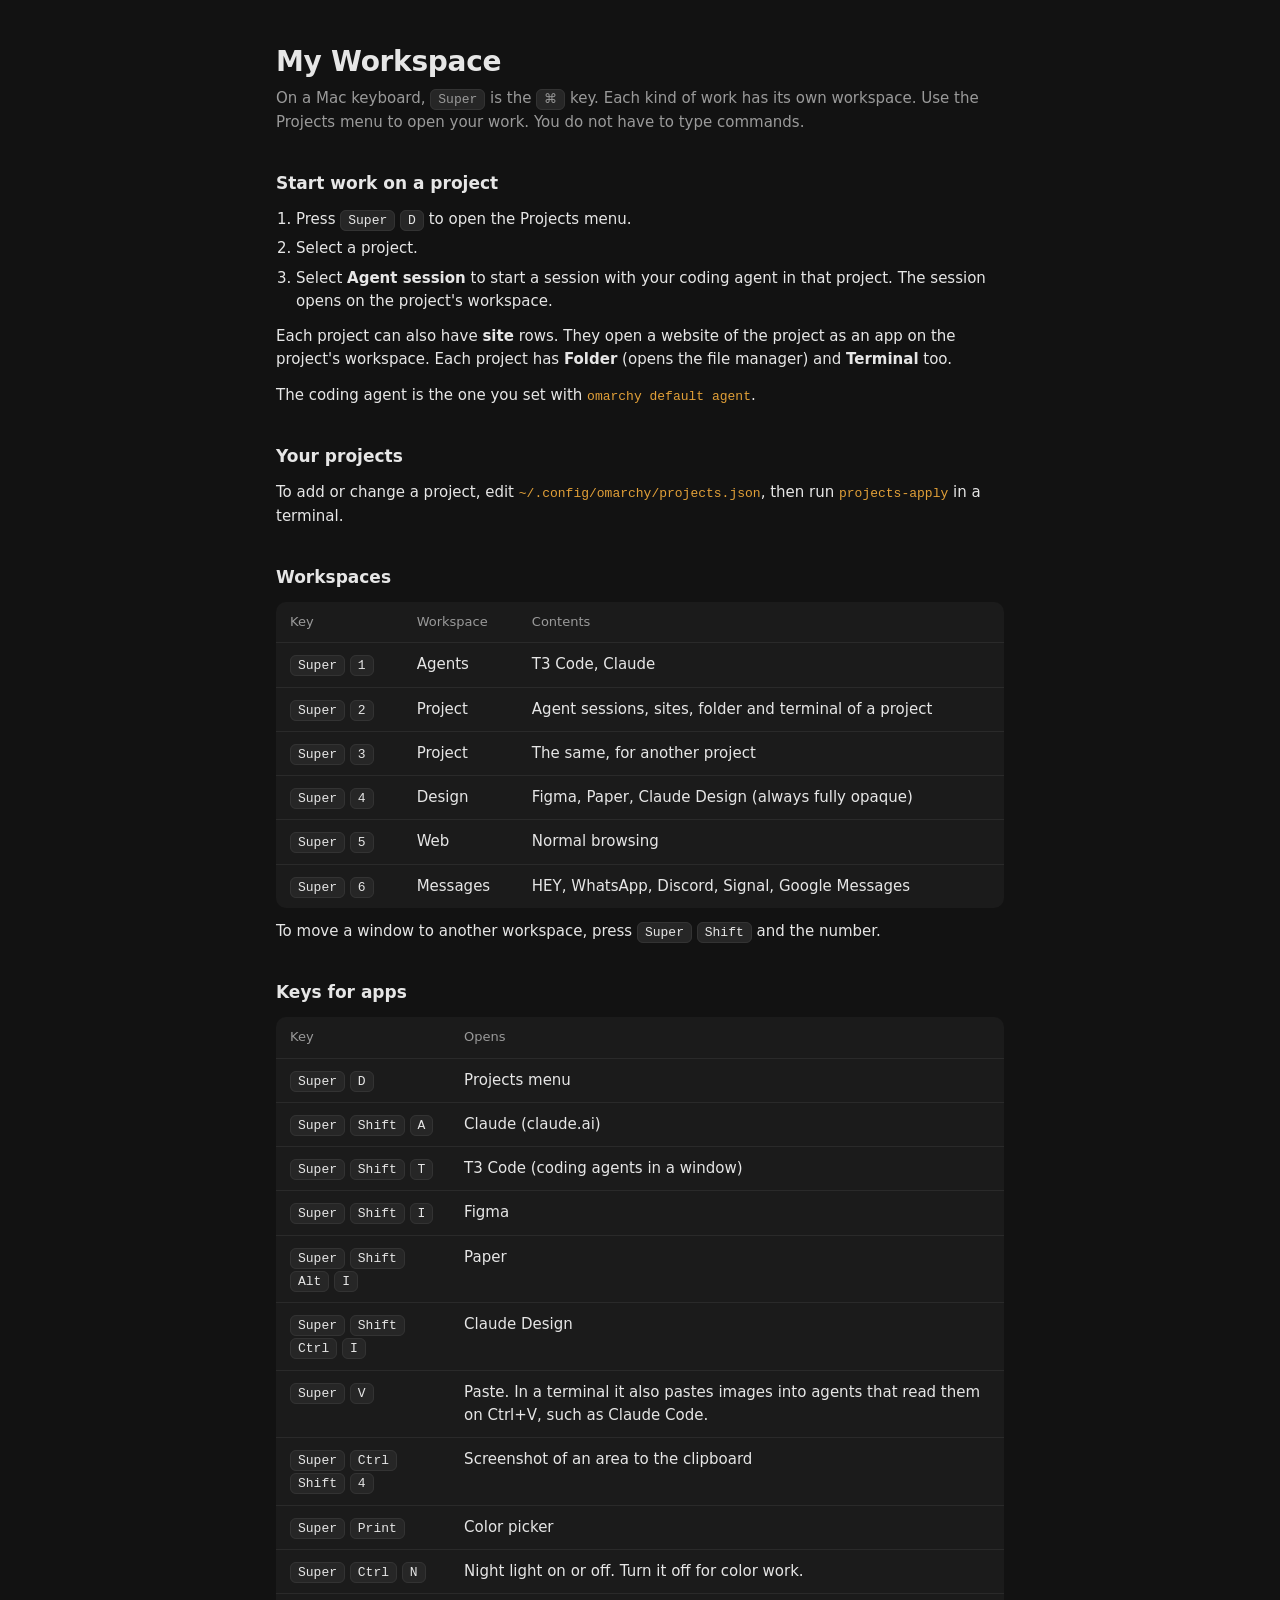
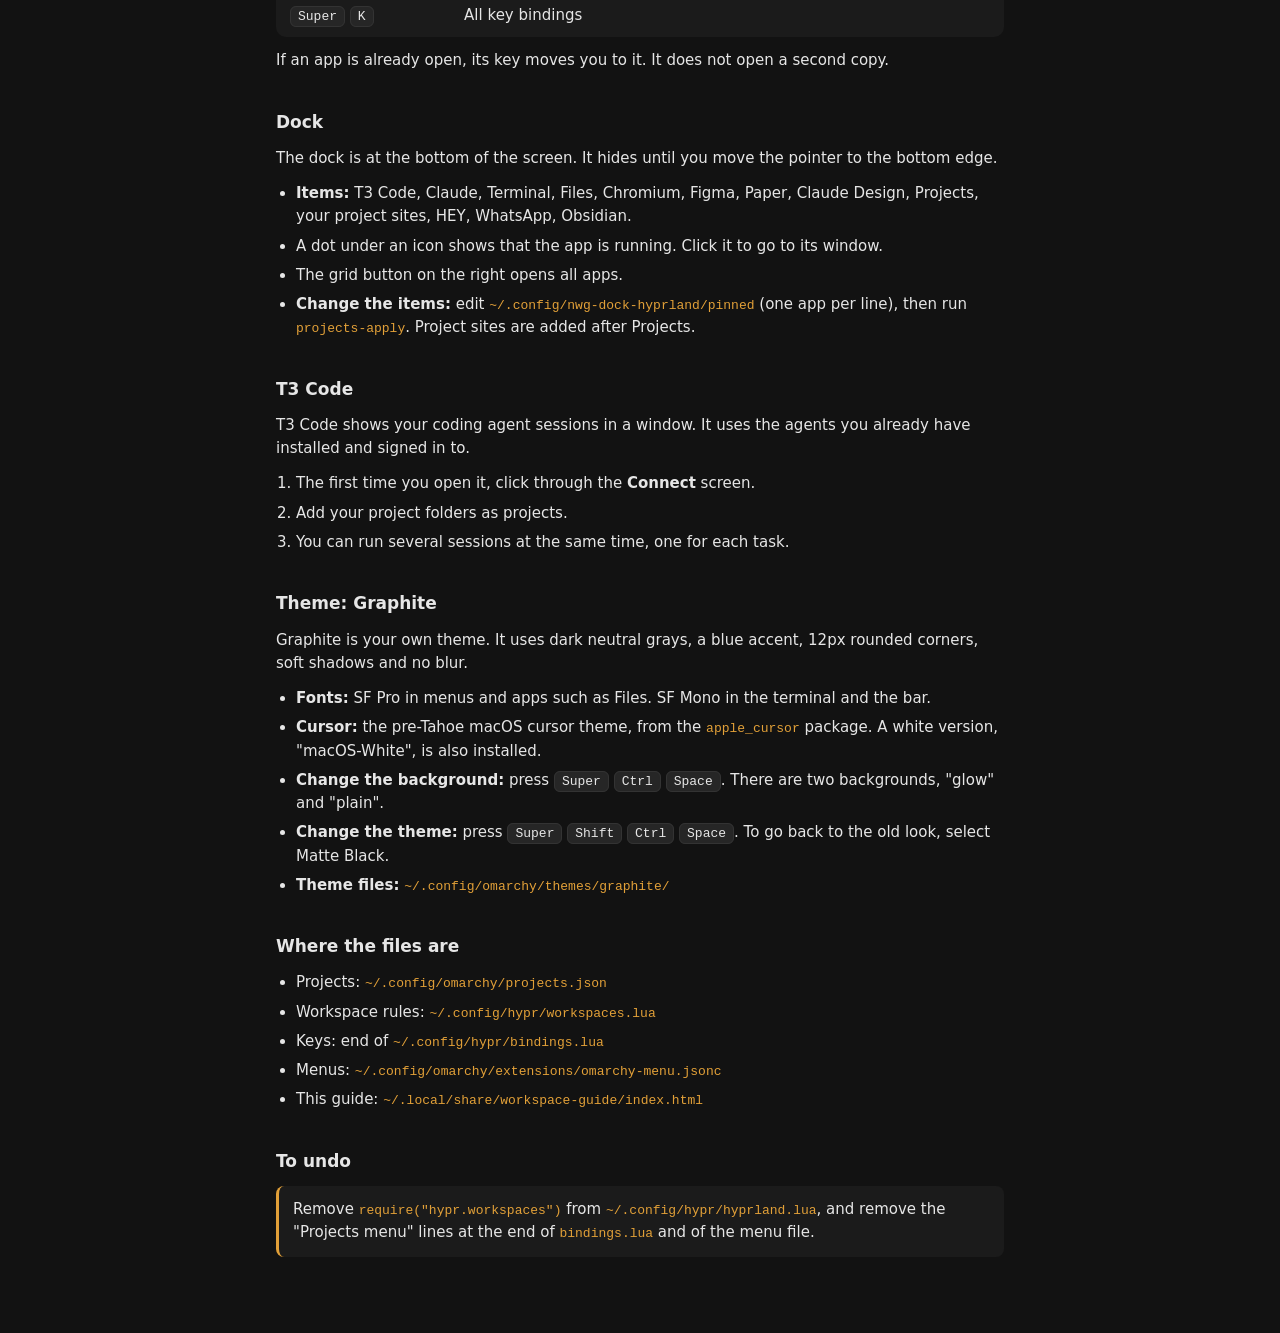
==== files/.local/share/workspace-guide/index.html @ ff2f6e92 "Omarchy customizations for design work with a coding agent Fixed workspaces, a Projects menu built f" ====
<!doctype html>
<html lang="en">
<head>
<meta charset="utf-8">
<meta name="viewport" content="width=device-width, initial-scale=1">
<title>My Workspace</title>
<style>
  :root {
    --bg: #121212; --surface: #1b1b1b; --line: #2a2a2a;
    --text: #e6e6e6; --muted: #9a9a9a; --accent: #e2a038;
  }
  * { box-sizing: border-box; }
  body {
    margin: 0; background: var(--bg); color: var(--text);
    font: 15px/1.55 "SF Pro Text", "SF Pro", -apple-system, "Inter", system-ui, sans-serif;
  }
  main { max-width: 760px; margin: 0 auto; padding: 40px 16px 64px; }
  h1 { font-size: 28px; margin: 0 0 4px; letter-spacing: -0.01em; }
  h2 { font-size: 17px; margin: 36px 0 12px; }
  p { margin: 0 0 12px; }
  .lead { color: var(--muted); margin-bottom: 28px; }
  table { width: 100%; border-collapse: collapse; background: var(--surface); border-radius: 10px; overflow: hidden; }
  td, th { text-align: left; padding: 10px 14px; border-bottom: 1px solid var(--line); vertical-align: top; }
  tr:last-child td { border-bottom: 0; }
  th { color: var(--muted); font-weight: 500; font-size: 13px; }
  kbd {
    font: 13px "SF Mono", "SF Pro Mono", ui-monospace, monospace;
    background: #262626; border: 1px solid #333; border-radius: 6px; padding: 2px 7px; white-space: nowrap;
  }
  code { font: 13px "SF Mono", "SF Pro Mono", ui-monospace, monospace; color: var(--accent); }
  ol, ul { padding-left: 20px; margin: 0 0 12px; }
  li { margin-bottom: 6px; }
  .note { background: var(--surface); border-left: 3px solid var(--accent); border-radius: 8px; padding: 12px 14px; }
</style>
</head>
<body>
<main>
  <h1>My Workspace</h1>
  <p class="lead">On a Mac keyboard, <kbd>Super</kbd> is the <kbd>⌘</kbd> key. Each kind of work has its own workspace. Use the Projects menu to open your work. You do not have to type commands.</p>

  <h2>Start work on a project</h2>
  <ol>
    <li>Press <kbd>Super</kbd> <kbd>D</kbd> to open the Projects menu.</li>
    <li>Select a project.</li>
    <li>Select <b>Agent session</b> to start a session with your coding agent in that project. The session opens on the project's workspace.</li>
  </ol>
  <p>Each project can also have <b>site</b> rows. They open a website of the project as an app on the project's workspace. Each project has <b>Folder</b> (opens the file manager) and <b>Terminal</b> too.</p>
  <p>The coding agent is the one you set with <code>omarchy default agent</code>.</p>

  <h2>Your projects</h2>
<!-- BEGIN projects-apply: projects -->
<!-- END projects-apply: projects -->
  <p>To add or change a project, edit <code>~/.config/omarchy/projects.json</code>, then run <code>projects-apply</code> in a terminal.</p>

  <h2>Workspaces</h2>
  <table>
    <tr><th>Key</th><th>Workspace</th><th>Contents</th></tr>
    <tr><td><kbd>Super</kbd> <kbd>1</kbd></td><td>Agents</td><td>T3 Code, Claude</td></tr>
    <tr><td><kbd>Super</kbd> <kbd>2</kbd></td><td>Project</td><td>Agent sessions, sites, folder and terminal of a project</td></tr>
    <tr><td><kbd>Super</kbd> <kbd>3</kbd></td><td>Project</td><td>The same, for another project</td></tr>
    <tr><td><kbd>Super</kbd> <kbd>4</kbd></td><td>Design</td><td>Figma, Paper, Claude Design (always fully opaque)</td></tr>
    <tr><td><kbd>Super</kbd> <kbd>5</kbd></td><td>Web</td><td>Normal browsing</td></tr>
    <tr><td><kbd>Super</kbd> <kbd>6</kbd></td><td>Messages</td><td>HEY, WhatsApp, Discord, Signal, Google Messages</td></tr>
  </table>
  <p style="margin-top:12px">To move a window to another workspace, press <kbd>Super</kbd> <kbd>Shift</kbd> and the number.</p>

  <h2>Keys for apps</h2>
  <table>
    <tr><th>Key</th><th>Opens</th></tr>
    <tr><td><kbd>Super</kbd> <kbd>D</kbd></td><td>Projects menu</td></tr>
    <tr><td><kbd>Super</kbd> <kbd>Shift</kbd> <kbd>A</kbd></td><td>Claude (claude.ai)</td></tr>
    <tr><td><kbd>Super</kbd> <kbd>Shift</kbd> <kbd>T</kbd></td><td>T3 Code (coding agents in a window)</td></tr>
    <tr><td><kbd>Super</kbd> <kbd>Shift</kbd> <kbd>I</kbd></td><td>Figma</td></tr>
    <tr><td><kbd>Super</kbd> <kbd>Shift</kbd> <kbd>Alt</kbd> <kbd>I</kbd></td><td>Paper</td></tr>
    <tr><td><kbd>Super</kbd> <kbd>Shift</kbd> <kbd>Ctrl</kbd> <kbd>I</kbd></td><td>Claude Design</td></tr>
    <tr><td><kbd>Super</kbd> <kbd>V</kbd></td><td>Paste. In a terminal it also pastes images into agents that read them on Ctrl+V, such as Claude Code.</td></tr>
    <tr><td><kbd>Super</kbd> <kbd>Ctrl</kbd> <kbd>Shift</kbd> <kbd>4</kbd></td><td>Screenshot of an area to the clipboard</td></tr>
    <tr><td><kbd>Super</kbd> <kbd>Print</kbd></td><td>Color picker</td></tr>
    <tr><td><kbd>Super</kbd> <kbd>Ctrl</kbd> <kbd>N</kbd></td><td>Night light on or off. Turn it off for color work.</td></tr>
    <tr><td><kbd>Super</kbd> <kbd>K</kbd></td><td>All key bindings</td></tr>
  </table>
  <p style="margin-top:12px">If an app is already open, its key moves you to it. It does not open a second copy.</p>

  <h2>Dock</h2>
  <p>The dock is at the bottom of the screen. It hides until you move the pointer to the bottom edge.</p>
  <ul>
    <li><b>Items:</b> T3 Code, Claude, Terminal, Files, Chromium, Figma, Paper, Claude Design, Projects, your project sites, HEY, WhatsApp, Obsidian.</li>
    <li>A dot under an icon shows that the app is running. Click it to go to its window.</li>
    <li>The grid button on the right opens all apps.</li>
    <li><b>Change the items:</b> edit <code>~/.config/nwg-dock-hyprland/pinned</code> (one app per line), then run <code>projects-apply</code>. Project sites are added after Projects.</li>
  </ul>

  <h2>T3 Code</h2>
  <p>T3 Code shows your coding agent sessions in a window. It uses the agents you already have installed and signed in to.</p>
  <ol>
    <li>The first time you open it, click through the <b>Connect</b> screen.</li>
    <li>Add your project folders as projects.</li>
    <li>You can run several sessions at the same time, one for each task.</li>
  </ol>

  <h2>Theme: Graphite</h2>
  <p>Graphite is your own theme. It uses dark neutral grays, a blue accent, 12px rounded corners, soft shadows and no blur.</p>
  <ul>
    <li><b>Fonts:</b> SF Pro in menus and apps such as Files. SF Mono in the terminal and the bar.</li>
    <li><b>Cursor:</b> the pre-Tahoe macOS cursor theme, from the <code>apple_cursor</code> package. A white version, "macOS-White", is also installed.</li>
    <li><b>Change the background:</b> press <kbd>Super</kbd> <kbd>Ctrl</kbd> <kbd>Space</kbd>. There are two backgrounds, "glow" and "plain".</li>
    <li><b>Change the theme:</b> press <kbd>Super</kbd> <kbd>Shift</kbd> <kbd>Ctrl</kbd> <kbd>Space</kbd>. To go back to the old look, select Matte Black.</li>
    <li><b>Theme files:</b> <code>~/.config/omarchy/themes/graphite/</code></li>
  </ul>

  <h2>Where the files are</h2>
  <ul>
    <li>Projects: <code>~/.config/omarchy/projects.json</code></li>
    <li>Workspace rules: <code>~/.config/hypr/workspaces.lua</code></li>
    <li>Keys: end of <code>~/.config/hypr/bindings.lua</code></li>
    <li>Menus: <code>~/.config/omarchy/extensions/omarchy-menu.jsonc</code></li>
    <li>This guide: <code>~/.local/share/workspace-guide/index.html</code></li>
  </ul>

  <h2>To undo</h2>
  <p class="note">Remove <code>require("hypr.workspaces")</code> from <code>~/.config/hypr/hyprland.lua</code>, and remove the "Projects menu" lines at the end of <code>bindings.lua</code> and of the menu file.</p>
</main>
</body>
</html>
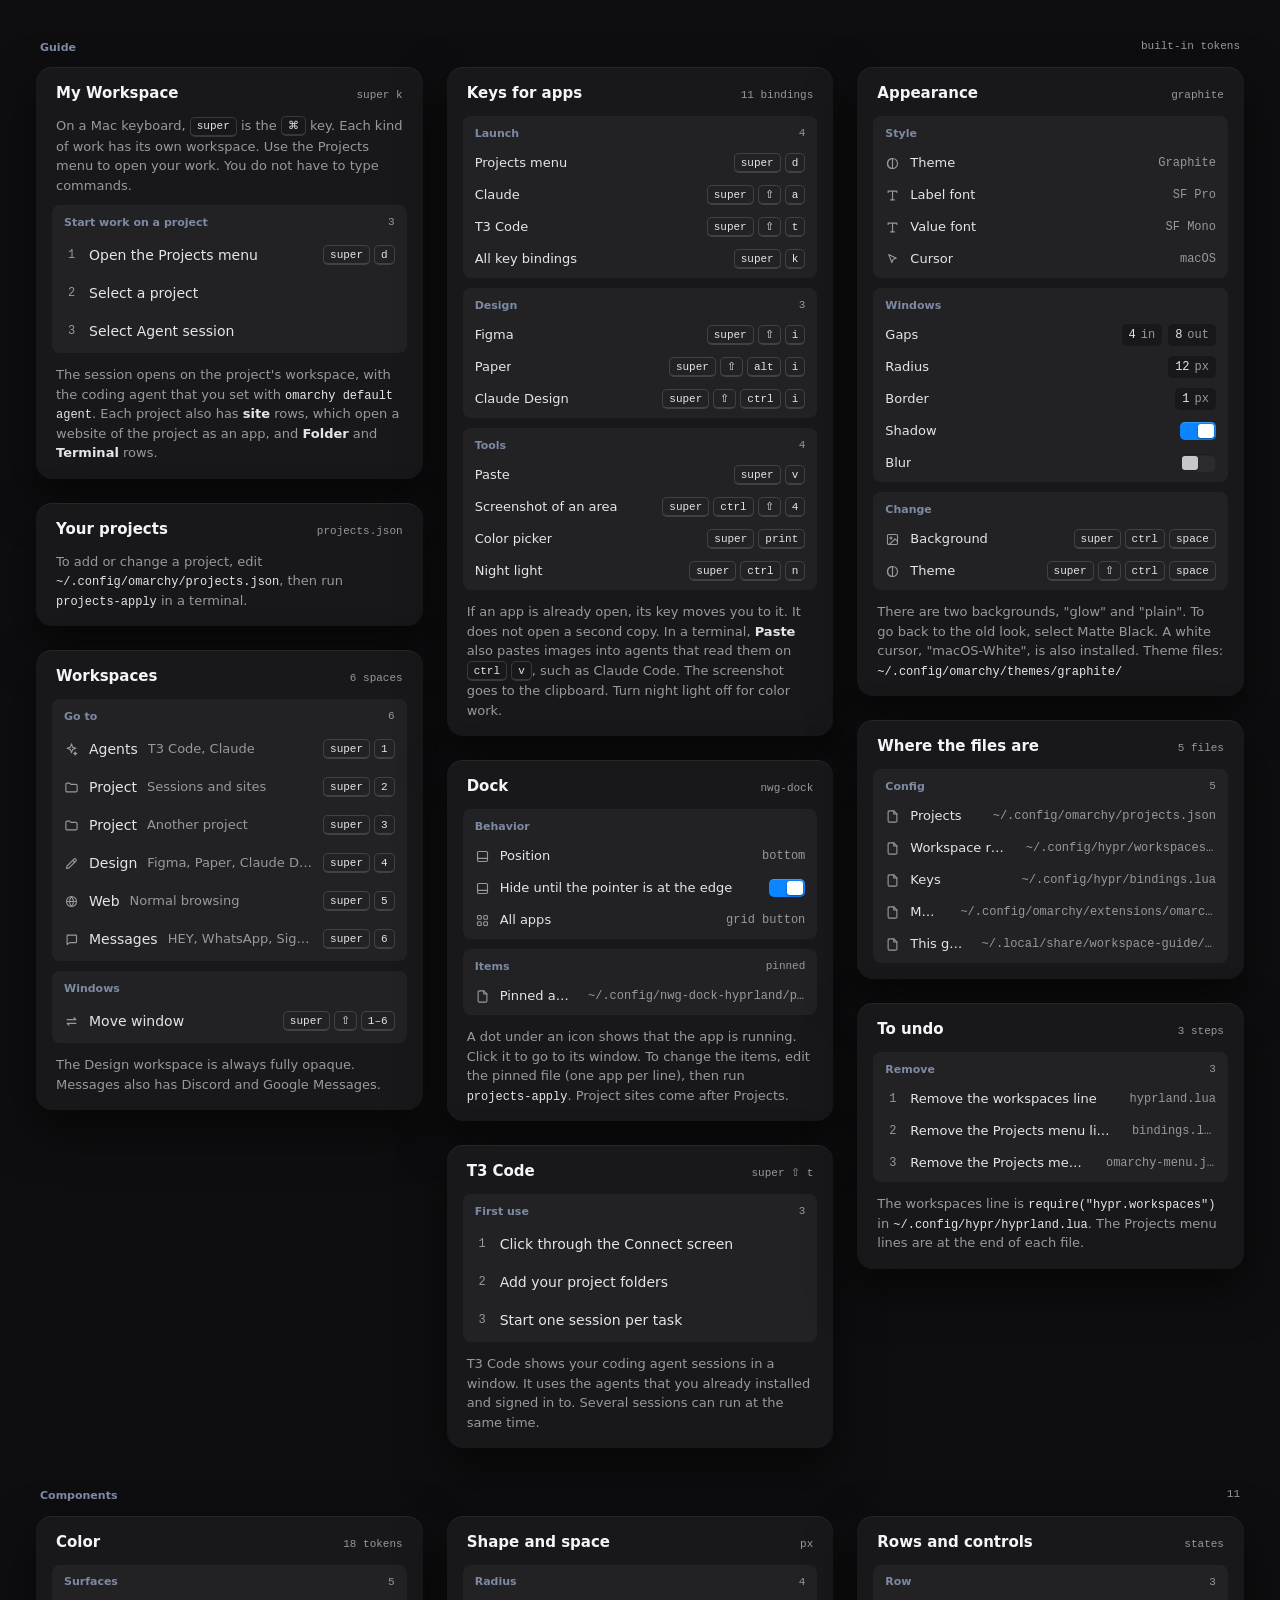
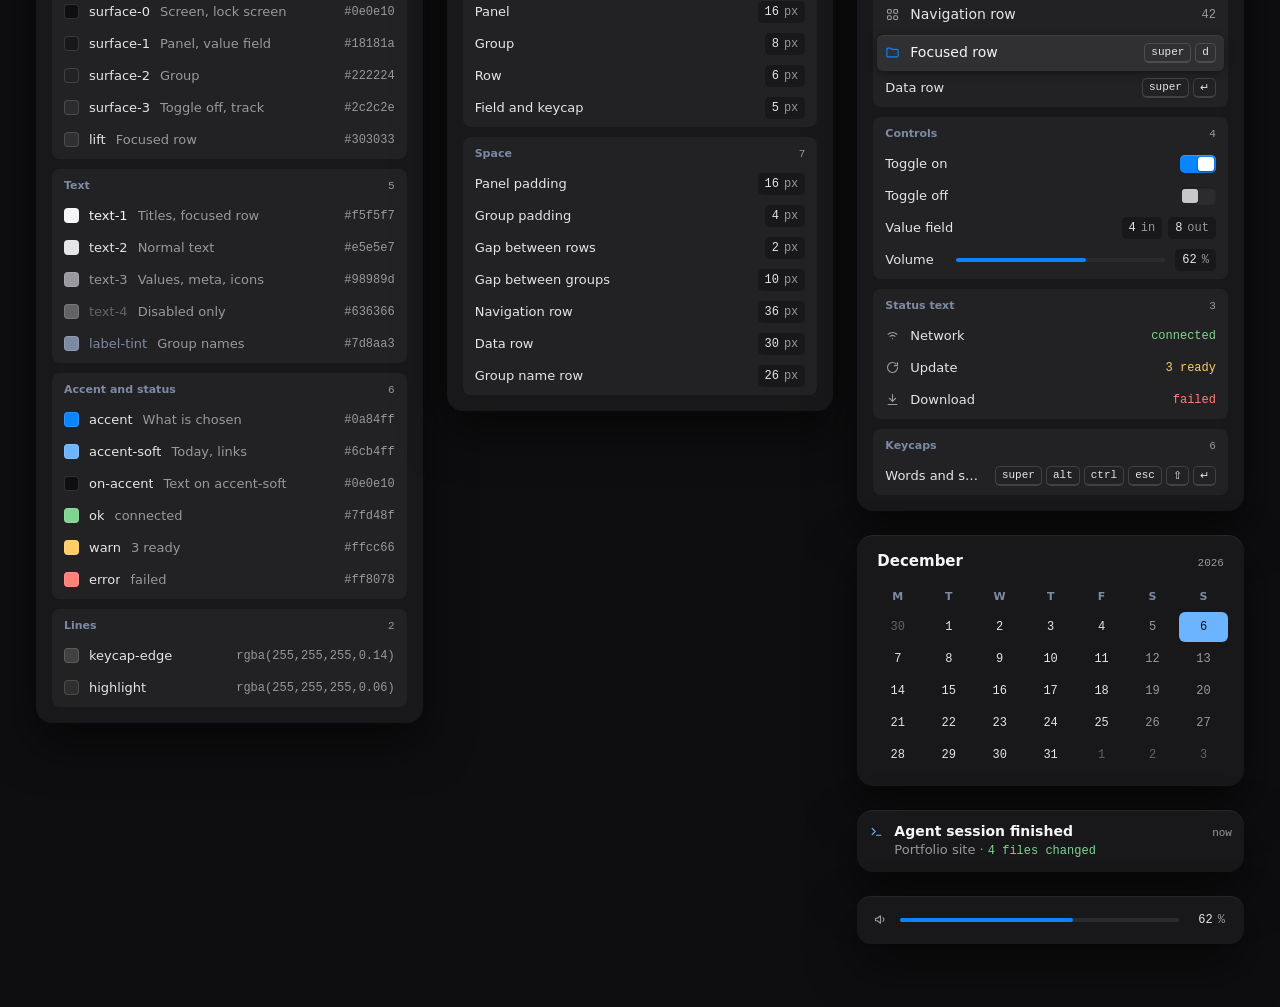
==== commit 21bd426f: "Rebuild the workspace guide as the Graphite component sheet The guide uses every component from the " ====
--- a/files/.local/share/workspace-guide/index.html
+++ b/files/.local/share/workspace-guide/index.html
@@ -4,121 +4,489 @@
 <meta charset="utf-8">
 <meta name="viewport" content="width=device-width, initial-scale=1">
 <title>My Workspace</title>
+<!--
+  The workspace guide is also the Graphite component sheet (docs/theme-direction.md).
+  Tokens load from the current theme (graphite.css, made by
+  ~/.config/omarchy/themed/graphite.css.tpl). The values below are the
+  Graphite tokens, for when that file is missing.
+-->
 <style>
   :root {
-    --bg: #121212; --surface: #1b1b1b; --line: #2a2a2a;
-    --text: #e6e6e6; --muted: #9a9a9a; --accent: #e2a038;
-  }
+    --surface-0: #0e0e10; --surface-1: #18181a; --surface-2: #222224; --surface-3: #2c2c2e;
+    --lift: #303033;
+    --text-1: #f5f5f7; --text-2: #e5e5e7; --text-3: #98989d; --text-4: #636366;
+    --accent: #0a84ff; --accent-soft: #6cb4ff; --on-accent: #0e0e10; --label-tint: #7d8aa3;
+    --ok: #7fd48f; --warn: #ffcc66; --error: #ff8078;
+    --keycap-edge: rgba(255,255,255,0.14); --highlight: rgba(255,255,255,0.06);
+    --radius-panel: 16px; --radius-group: 8px; --radius-row: 6px; --radius-field: 5px;
+    --shadow-panel: inset 0 1px 0 var(--highlight), 0 20px 48px rgba(0,0,0,0.55);
+    --shadow-lift: inset 0 1px 0 var(--highlight), 0 2px 8px rgba(0,0,0,0.4);
+    --pad-panel: 16px; --pad-group: 4px; --gap-row: 2px; --gap-group: 10px;
+    --row-nav: 36px; --row-data: 30px; --row-group-name: 26px;
+    --font-label: "SF Pro Text", "SF Pro", system-ui, sans-serif;
+    --font-value: "SF Mono", "SFMono Nerd Font Mono", ui-monospace, monospace;
+  }
+</style>
+<link rel="stylesheet" href="../../state/omarchy/current/theme/graphite.css">
+<style>
   * { box-sizing: border-box; }
   body {
-    margin: 0; background: var(--bg); color: var(--text);
-    font: 15px/1.55 "SF Pro Text", "SF Pro", -apple-system, "Inter", system-ui, sans-serif;
-  }
-  main { max-width: 760px; margin: 0 auto; padding: 40px 16px 64px; }
-  h1 { font-size: 28px; margin: 0 0 4px; letter-spacing: -0.01em; }
-  h2 { font-size: 17px; margin: 36px 0 12px; }
-  p { margin: 0 0 12px; }
-  .lead { color: var(--muted); margin-bottom: 28px; }
-  table { width: 100%; border-collapse: collapse; background: var(--surface); border-radius: 10px; overflow: hidden; }
-  td, th { text-align: left; padding: 10px 14px; border-bottom: 1px solid var(--line); vertical-align: top; }
-  tr:last-child td { border-bottom: 0; }
-  th { color: var(--muted); font-weight: 500; font-size: 13px; }
+    margin: 0; background: var(--surface-0); color: var(--text-2);
+    font: 14px/1.4 var(--font-label);
+    -webkit-font-smoothing: antialiased;
+  }
+  main { max-width: 1240px; margin: 0 auto; padding: 40px 16px 64px; }
+  .columns { column-width: 340px; column-gap: 24px; }
+  .columns + .columns { margin-top: 24px; }
+  .section-label {
+    margin: 0 4px 12px; font-size: 11px; font-weight: 600; color: var(--label-tint);
+    display: flex; justify-content: space-between;
+  }
+  .section-label .count { font: 400 11px var(--font-value); color: var(--text-3); }
+  * + .section-label { margin-top: 40px; }
+
+  /* Panel */
+  .panel {
+    break-inside: avoid; display: block; margin: 0 0 24px;
+    background: var(--surface-1); border-radius: var(--radius-panel);
+    box-shadow: var(--shadow-panel); padding: var(--pad-panel);
+  }
+  .title {
+    margin: 0 4px 12px; display: flex; justify-content: space-between; align-items: baseline; gap: 12px;
+    font-size: 15px; font-weight: 600; color: var(--text-1);
+  }
+  .meta { font: 400 11px var(--font-value); color: var(--text-3); white-space: nowrap; }
+
+  /* Group */
+  .group {
+    background: var(--surface-2); border-radius: var(--radius-group); padding: var(--pad-group);
+    display: flex; flex-direction: column; gap: var(--gap-row);
+  }
+  .group + .group, .note + .group { margin-top: var(--gap-group); }
+  .group-name {
+    display: flex; justify-content: space-between; align-items: center;
+    height: var(--row-group-name); padding: 0 8px;
+    font-size: 11px; font-weight: 600; color: var(--label-tint);
+  }
+  .count { font: 400 11px var(--font-value); color: var(--text-3); }
+
+  /* Row */
+  .row {
+    display: flex; align-items: center; gap: 10px; min-width: 0;
+    height: var(--row-nav); padding: 0 8px; border-radius: var(--radius-row);
+    font-size: 14px; color: var(--text-2);
+  }
+  .row.data { height: var(--row-data); font-size: 13px; }
+  .row:hover, .row.focus { background: var(--lift); box-shadow: var(--shadow-lift); color: var(--text-1); }
+  .row:hover .ic, .row.focus .ic { color: var(--accent); }
+  .ic {
+    width: 15px; height: 15px; flex-shrink: 0; color: var(--text-3);
+    fill: none; stroke: currentColor; stroke-width: 1.8; stroke-linecap: round; stroke-linejoin: round;
+  }
+  .num { width: 15px; flex-shrink: 0; text-align: center; font: 12px var(--font-value); color: var(--text-3); }
+  .label { white-space: nowrap; overflow: hidden; text-overflow: ellipsis; min-width: 0; }
+  .sub { color: var(--text-3); font-size: 13px; white-space: nowrap; overflow: hidden; text-overflow: ellipsis; min-width: 0; }
+  .value {
+    margin-left: auto; font: 12px var(--font-value); color: var(--text-3);
+    white-space: nowrap; overflow: hidden; text-overflow: ellipsis; min-width: 0; padding-left: 8px;
+  }
+  .row .label + .sub { flex: 1; }
+  .row .sub + .keys, .row .sub + .value { margin-left: 0; }
+
+  /* Value field */
+  .fields { margin-left: auto; display: flex; gap: 6px; }
+  .field {
+    display: inline-flex; align-items: center; gap: 5px; height: 22px; padding: 0 7px;
+    background: var(--surface-1); border-radius: var(--radius-field);
+    font: 12px var(--font-value); color: var(--text-2); white-space: nowrap;
+  }
+  .unit { color: var(--text-3); }
+
+  /* Keycap */
+  .keys { margin-left: auto; display: flex; gap: 4px; flex-shrink: 0; }
   kbd {
-    font: 13px "SF Mono", "SF Pro Mono", ui-monospace, monospace;
-    background: #262626; border: 1px solid #333; border-radius: 6px; padding: 2px 7px; white-space: nowrap;
-  }
-  code { font: 13px "SF Mono", "SF Pro Mono", ui-monospace, monospace; color: var(--accent); }
-  ol, ul { padding-left: 20px; margin: 0 0 12px; }
-  li { margin-bottom: 6px; }
-  .note { background: var(--surface); border-left: 3px solid var(--accent); border-radius: 8px; padding: 12px 14px; }
+    display: inline-flex; align-items: center; justify-content: center; min-width: 20px; height: 20px; padding: 0 6px;
+    border: 1px solid var(--keycap-edge); border-bottom-width: 2px; border-radius: var(--radius-field);
+    font: 11px var(--font-value); color: var(--text-2); background: none;
+  }
+  .note kbd { vertical-align: 1px; }
+
+  /* Toggle */
+  .toggle {
+    margin-left: auto; position: relative; flex-shrink: 0; width: 36px; height: 18px; border-radius: 5px;
+    background: var(--surface-3); box-shadow: inset 0 1px 2px rgba(0,0,0,0.45);
+  }
+  .toggle::after {
+    content: ""; position: absolute; top: 2px; left: 2px; width: 16px; height: 14px; border-radius: 3px;
+    background: #c7c7cc; box-shadow: 0 1px 2px rgba(0,0,0,0.4);
+  }
+  .toggle.on { background: var(--accent); box-shadow: inset 0 1px 0 rgba(255,255,255,0.18); }
+  .toggle.on::after { left: 18px; background: #ffffff; }
+
+  /* Slider */
+  .slider { flex: 1; height: 4px; border-radius: 2px; background: var(--surface-3); position: relative; min-width: 60px; }
+  .slider span { position: absolute; inset: 0 auto 0 0; border-radius: 2px; background: var(--accent); }
+  .row .slider + .field { margin-left: 0; }
+
+  /* Status text */
+  .ok, .warn, .error { font: 12px var(--font-value); }
+  .ok { color: var(--ok); } .warn { color: var(--warn); } .error { color: var(--error); }
+  .value.ok, .value.warn, .value.error { color: revert; }
+  .value.ok { color: var(--ok); } .value.warn { color: var(--warn); } .value.error { color: var(--error); }
+
+  /* Notes and code */
+  .note { margin: 12px 4px 0; font-size: 13px; line-height: 1.5; color: var(--text-3); }
+  .note:first-of-type:not(.group + .note) { margin-top: 0; }
+  .note b { color: var(--text-2); font-weight: 600; }
+  code { font: 12px var(--font-value); color: var(--text-2); overflow-wrap: anywhere; }
+
+  /* Swatch in the icon slot */
+  .swatch { width: 15px; height: 15px; flex-shrink: 0; border-radius: 4px; box-shadow: inset 0 0 0 1px var(--keycap-edge); }
+
+  /* Notification */
+  .notification { padding: 12px; display: flex; gap: 10px; align-items: flex-start; }
+  .notification .ic { color: var(--accent-soft); margin-top: 2px; }
+  .notification .body { flex: 1; min-width: 0; }
+  .notification .head { display: flex; justify-content: space-between; align-items: baseline; gap: 12px; }
+  .notification .head b { font-size: 14px; font-weight: 600; color: var(--text-1); }
+  .notification .time { font: 11px var(--font-value); color: var(--text-3); }
+  .notification .text { font-size: 13px; color: var(--text-3); }
+
+  /* OSD */
+  .osd {
+    display: flex; align-items: center; gap: 12px; height: 48px; padding: 0 12px 0 16px;
+    border-radius: 14px; background: var(--surface-1); box-shadow: var(--shadow-panel);
+    break-inside: avoid; margin: 0 0 24px;
+  }
+  .osd .ic { color: var(--text-3); }
+
+  /* Calendar */
+  .calendar { display: grid; grid-template-columns: repeat(7, 1fr); gap: 2px; }
+  .calendar .wd { height: 26px; display: flex; align-items: center; justify-content: center; font-size: 11px; font-weight: 600; color: var(--label-tint); }
+  .calendar .day {
+    height: 30px; display: flex; align-items: center; justify-content: center; border-radius: 6px;
+    font: 12px var(--font-value); color: var(--text-2);
+  }
+  .calendar .weekend { color: var(--text-3); }
+  .calendar .outside { color: var(--text-4); }
+  .calendar .today { background: var(--accent-soft); color: var(--on-accent); }
 </style>
 </head>
 <body>
+<svg width="0" height="0" style="position:absolute" aria-hidden="true">
+  <symbol id="i-folder" viewBox="0 0 24 24"><path d="M3 7a2 2 0 0 1 2-2h4l2 2h8a2 2 0 0 1 2 2v8a2 2 0 0 1-2 2H5a2 2 0 0 1-2-2z"/></symbol>
+  <symbol id="i-globe" viewBox="0 0 24 24"><circle cx="12" cy="12" r="8"/><path d="M4 12h16M12 4a12 12 0 0 1 0 16M12 4a12 12 0 0 0 0 16"/></symbol>
+  <symbol id="i-terminal" viewBox="0 0 24 24"><path d="M5 7l5 5-5 5M12 18h7"/></symbol>
+  <symbol id="i-sparkle" viewBox="0 0 24 24"><path d="M12 3l1.8 5.2L19 10l-5.2 1.8L12 17l-1.8-5.2L5 10l5.2-1.8z"/><path d="M18 16l.7 1.8 1.8.7-1.8.7L18 21l-.7-1.8-1.8-.7 1.8-.7z"/></symbol>
+  <symbol id="i-pen" viewBox="0 0 24 24"><path d="M4 20l1-4L16 5a2 2 0 0 1 3 3L8 19z"/><path d="M14 7l3 3"/></symbol>
+  <symbol id="i-message" viewBox="0 0 24 24"><path d="M5 5h14a1 1 0 0 1 1 1v10a1 1 0 0 1-1 1H9l-4 3V6a1 1 0 0 1 1-1z"/></symbol>
+  <symbol id="i-grid" viewBox="0 0 24 24"><rect x="4" y="4" width="6" height="6" rx="1.5"/><rect x="14" y="4" width="6" height="6" rx="1.5"/><rect x="4" y="14" width="6" height="6" rx="1.5"/><rect x="14" y="14" width="6" height="6" rx="1.5"/></symbol>
+  <symbol id="i-keyboard" viewBox="0 0 24 24"><rect x="3" y="6" width="18" height="12" rx="2"/><path d="M7 10h.01M11 10h.01M15 10h.01M8 14h8"/></symbol>
+  <symbol id="i-paste" viewBox="0 0 24 24"><rect x="8" y="3" width="8" height="4" rx="1"/><path d="M16 5h2a1 1 0 0 1 1 1v13a1 1 0 0 1-1 1H6a1 1 0 0 1-1-1V6a1 1 0 0 1 1-1h2"/></symbol>
+  <symbol id="i-scan" viewBox="0 0 24 24"><path d="M4 8V6a2 2 0 0 1 2-2h2M16 4h2a2 2 0 0 1 2 2v2M20 16v2a2 2 0 0 1-2 2h-2M8 20H6a2 2 0 0 1-2-2v-2"/></symbol>
+  <symbol id="i-pipette" viewBox="0 0 24 24"><path d="M14 6l4 4M5 19l1-4 8-8 3 3-8 8z"/><path d="M15 5l2-2a2 2 0 0 1 3 3l-2 2"/></symbol>
+  <symbol id="i-moon" viewBox="0 0 24 24"><path d="M19 14A8 8 0 1 1 10 5a6 6 0 0 0 9 9z"/></symbol>
+  <symbol id="i-move" viewBox="0 0 24 24"><path d="M5 9h14l-3-3M19 15H5l3 3"/></symbol>
+  <symbol id="i-dock" viewBox="0 0 24 24"><rect x="4" y="4" width="16" height="16" rx="2"/><path d="M4 15h16"/></symbol>
+  <symbol id="i-style" viewBox="0 0 24 24"><circle cx="12" cy="12" r="8"/><path d="M12 4a8 8 0 0 0 0 16z"/></symbol>
+  <symbol id="i-type" viewBox="0 0 24 24"><path d="M5 7V5h14v2M12 5v14M9 19h6"/></symbol>
+  <symbol id="i-image" viewBox="0 0 24 24"><rect x="4" y="4" width="16" height="16" rx="2"/><circle cx="9.5" cy="9.5" r="1.5"/><path d="M20 15l-4-4-9 9"/></symbol>
+  <symbol id="i-pointer" viewBox="0 0 24 24"><path d="M6 4l12 6-5 1.5L11 17z"/></symbol>
+  <symbol id="i-file" viewBox="0 0 24 24"><path d="M14 3H7a2 2 0 0 0-2 2v14a2 2 0 0 0 2 2h10a2 2 0 0 0 2-2V8z"/><path d="M14 3v5h5"/></symbol>
+  <symbol id="i-undo" viewBox="0 0 24 24"><path d="M4 9h11a5 5 0 0 1 0 10H9"/><path d="M8 5L4 9l4 4"/></symbol>
+  <symbol id="i-volume" viewBox="0 0 24 24"><path d="M4 10v4h3l5 4V6L7 10z"/><path d="M16 9a4 4 0 0 1 0 6"/></symbol>
+  <symbol id="i-wifi" viewBox="0 0 24 24"><path d="M5 10a10 10 0 0 1 14 0M8 13.5a6 6 0 0 1 8 0"/><path d="M12 17h.01"/></symbol>
+  <symbol id="i-refresh" viewBox="0 0 24 24"><path d="M20 12a8 8 0 1 1-2.3-5.7M20 4v5h-5"/></symbol>
+  <symbol id="i-download" viewBox="0 0 24 24"><path d="M12 4v11M7 10l5 5 5-5M5 20h14"/></symbol>
+</svg>
+
 <main>
-  <h1>My Workspace</h1>
-  <p class="lead">On a Mac keyboard, <kbd>Super</kbd> is the <kbd>⌘</kbd> key. Each kind of work has its own workspace. Use the Projects menu to open your work. You do not have to type commands.</p>
-
-  <h2>Start work on a project</h2>
-  <ol>
-    <li>Press <kbd>Super</kbd> <kbd>D</kbd> to open the Projects menu.</li>
-    <li>Select a project.</li>
-    <li>Select <b>Agent session</b> to start a session with your coding agent in that project. The session opens on the project's workspace.</li>
-  </ol>
-  <p>Each project can also have <b>site</b> rows. They open a website of the project as an app on the project's workspace. Each project has <b>Folder</b> (opens the file manager) and <b>Terminal</b> too.</p>
-  <p>The coding agent is the one you set with <code>omarchy default agent</code>.</p>
-
-  <h2>Your projects</h2>
+  <div class="section-label">Guide<span class="count" id="token-source"></span></div>
+  <div class="columns">
+
+    <section class="panel">
+      <div class="title">My Workspace<span class="meta">super k</span></div>
+      <p class="note">On a Mac keyboard, <kbd>super</kbd> is the <kbd>⌘</kbd> key. Each kind of work has its own workspace. Use the Projects menu to open your work. You do not have to type commands.</p>
+      <div class="group">
+        <div class="group-name">Start work on a project<span class="count">3</span></div>
+        <div class="row"><span class="num">1</span><span class="label">Open the Projects menu</span><span class="keys"><kbd>super</kbd><kbd>d</kbd></span></div>
+        <div class="row"><span class="num">2</span><span class="label">Select a project</span></div>
+        <div class="row"><span class="num">3</span><span class="label">Select Agent session</span></div>
+      </div>
+      <p class="note">The session opens on the project's workspace, with the coding agent that you set with <code>omarchy default agent</code>. Each project also has <b>site</b> rows, which open a website of the project as an app, and <b>Folder</b> and <b>Terminal</b> rows.</p>
+    </section>
+
+    <section class="panel">
+      <div class="title">Your projects<span class="meta">projects.json</span></div>
 <!-- BEGIN projects-apply: projects -->
 <!-- END projects-apply: projects -->
-  <p>To add or change a project, edit <code>~/.config/omarchy/projects.json</code>, then run <code>projects-apply</code> in a terminal.</p>
-
-  <h2>Workspaces</h2>
-  <table>
-    <tr><th>Key</th><th>Workspace</th><th>Contents</th></tr>
-    <tr><td><kbd>Super</kbd> <kbd>1</kbd></td><td>Agents</td><td>T3 Code, Claude</td></tr>
-    <tr><td><kbd>Super</kbd> <kbd>2</kbd></td><td>Project</td><td>Agent sessions, sites, folder and terminal of a project</td></tr>
-    <tr><td><kbd>Super</kbd> <kbd>3</kbd></td><td>Project</td><td>The same, for another project</td></tr>
-    <tr><td><kbd>Super</kbd> <kbd>4</kbd></td><td>Design</td><td>Figma, Paper, Claude Design (always fully opaque)</td></tr>
-    <tr><td><kbd>Super</kbd> <kbd>5</kbd></td><td>Web</td><td>Normal browsing</td></tr>
-    <tr><td><kbd>Super</kbd> <kbd>6</kbd></td><td>Messages</td><td>HEY, WhatsApp, Discord, Signal, Google Messages</td></tr>
-  </table>
-  <p style="margin-top:12px">To move a window to another workspace, press <kbd>Super</kbd> <kbd>Shift</kbd> and the number.</p>
-
-  <h2>Keys for apps</h2>
-  <table>
-    <tr><th>Key</th><th>Opens</th></tr>
-    <tr><td><kbd>Super</kbd> <kbd>D</kbd></td><td>Projects menu</td></tr>
-    <tr><td><kbd>Super</kbd> <kbd>Shift</kbd> <kbd>A</kbd></td><td>Claude (claude.ai)</td></tr>
-    <tr><td><kbd>Super</kbd> <kbd>Shift</kbd> <kbd>T</kbd></td><td>T3 Code (coding agents in a window)</td></tr>
-    <tr><td><kbd>Super</kbd> <kbd>Shift</kbd> <kbd>I</kbd></td><td>Figma</td></tr>
-    <tr><td><kbd>Super</kbd> <kbd>Shift</kbd> <kbd>Alt</kbd> <kbd>I</kbd></td><td>Paper</td></tr>
-    <tr><td><kbd>Super</kbd> <kbd>Shift</kbd> <kbd>Ctrl</kbd> <kbd>I</kbd></td><td>Claude Design</td></tr>
-    <tr><td><kbd>Super</kbd> <kbd>V</kbd></td><td>Paste. In a terminal it also pastes images into agents that read them on Ctrl+V, such as Claude Code.</td></tr>
-    <tr><td><kbd>Super</kbd> <kbd>Ctrl</kbd> <kbd>Shift</kbd> <kbd>4</kbd></td><td>Screenshot of an area to the clipboard</td></tr>
-    <tr><td><kbd>Super</kbd> <kbd>Print</kbd></td><td>Color picker</td></tr>
-    <tr><td><kbd>Super</kbd> <kbd>Ctrl</kbd> <kbd>N</kbd></td><td>Night light on or off. Turn it off for color work.</td></tr>
-    <tr><td><kbd>Super</kbd> <kbd>K</kbd></td><td>All key bindings</td></tr>
-  </table>
-  <p style="margin-top:12px">If an app is already open, its key moves you to it. It does not open a second copy.</p>
-
-  <h2>Dock</h2>
-  <p>The dock is at the bottom of the screen. It hides until you move the pointer to the bottom edge.</p>
-  <ul>
-    <li><b>Items:</b> T3 Code, Claude, Terminal, Files, Chromium, Figma, Paper, Claude Design, Projects, your project sites, HEY, WhatsApp, Obsidian.</li>
-    <li>A dot under an icon shows that the app is running. Click it to go to its window.</li>
-    <li>The grid button on the right opens all apps.</li>
-    <li><b>Change the items:</b> edit <code>~/.config/nwg-dock-hyprland/pinned</code> (one app per line), then run <code>projects-apply</code>. Project sites are added after Projects.</li>
-  </ul>
-
-  <h2>T3 Code</h2>
-  <p>T3 Code shows your coding agent sessions in a window. It uses the agents you already have installed and signed in to.</p>
-  <ol>
-    <li>The first time you open it, click through the <b>Connect</b> screen.</li>
-    <li>Add your project folders as projects.</li>
-    <li>You can run several sessions at the same time, one for each task.</li>
-  </ol>
-
-  <h2>Theme: Graphite</h2>
-  <p>Graphite is your own theme. It uses dark neutral grays, a blue accent, 12px rounded corners, soft shadows and no blur.</p>
-  <ul>
-    <li><b>Fonts:</b> SF Pro in menus and apps such as Files. SF Mono in the terminal and the bar.</li>
-    <li><b>Cursor:</b> the pre-Tahoe macOS cursor theme, from the <code>apple_cursor</code> package. A white version, "macOS-White", is also installed.</li>
-    <li><b>Change the background:</b> press <kbd>Super</kbd> <kbd>Ctrl</kbd> <kbd>Space</kbd>. There are two backgrounds, "glow" and "plain".</li>
-    <li><b>Change the theme:</b> press <kbd>Super</kbd> <kbd>Shift</kbd> <kbd>Ctrl</kbd> <kbd>Space</kbd>. To go back to the old look, select Matte Black.</li>
-    <li><b>Theme files:</b> <code>~/.config/omarchy/themes/graphite/</code></li>
-  </ul>
-
-  <h2>Where the files are</h2>
-  <ul>
-    <li>Projects: <code>~/.config/omarchy/projects.json</code></li>
-    <li>Workspace rules: <code>~/.config/hypr/workspaces.lua</code></li>
-    <li>Keys: end of <code>~/.config/hypr/bindings.lua</code></li>
-    <li>Menus: <code>~/.config/omarchy/extensions/omarchy-menu.jsonc</code></li>
-    <li>This guide: <code>~/.local/share/workspace-guide/index.html</code></li>
-  </ul>
-
-  <h2>To undo</h2>
-  <p class="note">Remove <code>require("hypr.workspaces")</code> from <code>~/.config/hypr/hyprland.lua</code>, and remove the "Projects menu" lines at the end of <code>bindings.lua</code> and of the menu file.</p>
+      <p class="note">To add or change a project, edit <code>~/.config/omarchy/projects.json</code>, then run <code>projects-apply</code> in a terminal.</p>
+    </section>
+
+    <section class="panel">
+      <div class="title">Workspaces<span class="meta">6 spaces</span></div>
+      <div class="group">
+        <div class="group-name">Go to<span class="count">6</span></div>
+        <div class="row"><svg class="ic"><use href="#i-sparkle"/></svg><span class="label">Agents</span><span class="sub">T3 Code, Claude</span><span class="keys"><kbd>super</kbd><kbd>1</kbd></span></div>
+        <div class="row"><svg class="ic"><use href="#i-folder"/></svg><span class="label">Project</span><span class="sub">Sessions and sites</span><span class="keys"><kbd>super</kbd><kbd>2</kbd></span></div>
+        <div class="row"><svg class="ic"><use href="#i-folder"/></svg><span class="label">Project</span><span class="sub">Another project</span><span class="keys"><kbd>super</kbd><kbd>3</kbd></span></div>
+        <div class="row"><svg class="ic"><use href="#i-pen"/></svg><span class="label">Design</span><span class="sub">Figma, Paper, Claude Design</span><span class="keys"><kbd>super</kbd><kbd>4</kbd></span></div>
+        <div class="row"><svg class="ic"><use href="#i-globe"/></svg><span class="label">Web</span><span class="sub">Normal browsing</span><span class="keys"><kbd>super</kbd><kbd>5</kbd></span></div>
+        <div class="row"><svg class="ic"><use href="#i-message"/></svg><span class="label">Messages</span><span class="sub">HEY, WhatsApp, Signal</span><span class="keys"><kbd>super</kbd><kbd>6</kbd></span></div>
+      </div>
+      <div class="group">
+        <div class="group-name">Windows</div>
+        <div class="row"><svg class="ic"><use href="#i-move"/></svg><span class="label">Move window</span><span class="keys"><kbd>super</kbd><kbd>⇧</kbd><kbd>1–6</kbd></span></div>
+      </div>
+      <p class="note">The Design workspace is always fully opaque. Messages also has Discord and Google Messages.</p>
+    </section>
+
+    <section class="panel">
+      <div class="title">Keys for apps<span class="meta">11 bindings</span></div>
+      <div class="group">
+        <div class="group-name">Launch<span class="count">4</span></div>
+        <div class="row data"><span class="label">Projects menu</span><span class="keys"><kbd>super</kbd><kbd>d</kbd></span></div>
+        <div class="row data"><span class="label">Claude</span><span class="keys"><kbd>super</kbd><kbd>⇧</kbd><kbd>a</kbd></span></div>
+        <div class="row data"><span class="label">T3 Code</span><span class="keys"><kbd>super</kbd><kbd>⇧</kbd><kbd>t</kbd></span></div>
+        <div class="row data"><span class="label">All key bindings</span><span class="keys"><kbd>super</kbd><kbd>k</kbd></span></div>
+      </div>
+      <div class="group">
+        <div class="group-name">Design<span class="count">3</span></div>
+        <div class="row data"><span class="label">Figma</span><span class="keys"><kbd>super</kbd><kbd>⇧</kbd><kbd>i</kbd></span></div>
+        <div class="row data"><span class="label">Paper</span><span class="keys"><kbd>super</kbd><kbd>⇧</kbd><kbd>alt</kbd><kbd>i</kbd></span></div>
+        <div class="row data"><span class="label">Claude Design</span><span class="keys"><kbd>super</kbd><kbd>⇧</kbd><kbd>ctrl</kbd><kbd>i</kbd></span></div>
+      </div>
+      <div class="group">
+        <div class="group-name">Tools<span class="count">4</span></div>
+        <div class="row data"><span class="label">Paste</span><span class="keys"><kbd>super</kbd><kbd>v</kbd></span></div>
+        <div class="row data"><span class="label">Screenshot of an area</span><span class="keys"><kbd>super</kbd><kbd>ctrl</kbd><kbd>⇧</kbd><kbd>4</kbd></span></div>
+        <div class="row data"><span class="label">Color picker</span><span class="keys"><kbd>super</kbd><kbd>print</kbd></span></div>
+        <div class="row data"><span class="label">Night light</span><span class="keys"><kbd>super</kbd><kbd>ctrl</kbd><kbd>n</kbd></span></div>
+      </div>
+      <p class="note">If an app is already open, its key moves you to it. It does not open a second copy. In a terminal, <b>Paste</b> also pastes images into agents that read them on <kbd>ctrl</kbd> <kbd>v</kbd>, such as Claude Code. The screenshot goes to the clipboard. Turn night light off for color work.</p>
+    </section>
+
+    <section class="panel">
+      <div class="title">Dock<span class="meta">nwg-dock</span></div>
+      <div class="group">
+        <div class="group-name">Behavior</div>
+        <div class="row data"><svg class="ic"><use href="#i-dock"/></svg><span class="label">Position</span><span class="value">bottom</span></div>
+        <div class="row data"><svg class="ic"><use href="#i-dock"/></svg><span class="label">Hide until the pointer is at the edge</span><span class="toggle on" role="img" aria-label="On"></span></div>
+        <div class="row data"><svg class="ic"><use href="#i-grid"/></svg><span class="label">All apps</span><span class="value">grid button</span></div>
+      </div>
+      <div class="group">
+        <div class="group-name">Items<span class="count">pinned</span></div>
+        <div class="row data"><svg class="ic"><use href="#i-file"/></svg><span class="label">Pinned apps</span><span class="value">~/.config/nwg-dock-hyprland/pinned</span></div>
+      </div>
+      <p class="note">A dot under an icon shows that the app is running. Click it to go to its window. To change the items, edit the pinned file (one app per line), then run <code>projects-apply</code>. Project sites come after Projects.</p>
+    </section>
+
+    <section class="panel">
+      <div class="title">T3 Code<span class="meta">super ⇧ t</span></div>
+      <div class="group">
+        <div class="group-name">First use<span class="count">3</span></div>
+        <div class="row"><span class="num">1</span><span class="label">Click through the Connect screen</span></div>
+        <div class="row"><span class="num">2</span><span class="label">Add your project folders</span></div>
+        <div class="row"><span class="num">3</span><span class="label">Start one session per task</span></div>
+      </div>
+      <p class="note">T3 Code shows your coding agent sessions in a window. It uses the agents that you already installed and signed in to. Several sessions can run at the same time.</p>
+    </section>
+
+    <section class="panel">
+      <div class="title">Appearance<span class="meta">graphite</span></div>
+      <div class="group">
+        <div class="group-name">Style</div>
+        <div class="row data"><svg class="ic"><use href="#i-style"/></svg><span class="label">Theme</span><span class="value">Graphite</span></div>
+        <div class="row data"><svg class="ic"><use href="#i-type"/></svg><span class="label">Label font</span><span class="value">SF Pro</span></div>
+        <div class="row data"><svg class="ic"><use href="#i-type"/></svg><span class="label">Value font</span><span class="value">SF Mono</span></div>
+        <div class="row data"><svg class="ic"><use href="#i-pointer"/></svg><span class="label">Cursor</span><span class="value">macOS</span></div>
+      </div>
+      <div class="group">
+        <div class="group-name">Windows</div>
+        <div class="row data"><span class="label">Gaps</span><span class="fields"><span class="field">4 <span class="unit">in</span></span><span class="field">8 <span class="unit">out</span></span></span></div>
+        <div class="row data"><span class="label">Radius</span><span class="fields"><span class="field">12 <span class="unit">px</span></span></span></div>
+        <div class="row data"><span class="label">Border</span><span class="fields"><span class="field">1 <span class="unit">px</span></span></span></div>
+        <div class="row data"><span class="label">Shadow</span><span class="toggle on" role="img" aria-label="On"></span></div>
+        <div class="row data"><span class="label">Blur</span><span class="toggle" role="img" aria-label="Off"></span></div>
+      </div>
+      <div class="group">
+        <div class="group-name">Change</div>
+        <div class="row data"><svg class="ic"><use href="#i-image"/></svg><span class="label">Background</span><span class="keys"><kbd>super</kbd><kbd>ctrl</kbd><kbd>space</kbd></span></div>
+        <div class="row data"><svg class="ic"><use href="#i-style"/></svg><span class="label">Theme</span><span class="keys"><kbd>super</kbd><kbd>⇧</kbd><kbd>ctrl</kbd><kbd>space</kbd></span></div>
+      </div>
+      <p class="note">There are two backgrounds, "glow" and "plain". To go back to the old look, select Matte Black. A white cursor, "macOS-White", is also installed. Theme files: <code>~/.config/omarchy/themes/graphite/</code></p>
+    </section>
+
+    <section class="panel">
+      <div class="title">Where the files are<span class="meta">5 files</span></div>
+      <div class="group">
+        <div class="group-name">Config<span class="count">5</span></div>
+        <div class="row data"><svg class="ic"><use href="#i-file"/></svg><span class="label">Projects</span><span class="value">~/.config/omarchy/projects.json</span></div>
+        <div class="row data"><svg class="ic"><use href="#i-file"/></svg><span class="label">Workspace rules</span><span class="value">~/.config/hypr/workspaces.lua</span></div>
+        <div class="row data"><svg class="ic"><use href="#i-file"/></svg><span class="label">Keys</span><span class="value">~/.config/hypr/bindings.lua</span></div>
+        <div class="row data"><svg class="ic"><use href="#i-file"/></svg><span class="label">Menus</span><span class="value">~/.config/omarchy/extensions/omarchy-menu.jsonc</span></div>
+        <div class="row data"><svg class="ic"><use href="#i-file"/></svg><span class="label">This guide</span><span class="value">~/.local/share/workspace-guide/index.html</span></div>
+      </div>
+    </section>
+
+    <section class="panel">
+      <div class="title">To undo<span class="meta">3 steps</span></div>
+      <div class="group">
+        <div class="group-name">Remove<span class="count">3</span></div>
+        <div class="row data"><span class="num">1</span><span class="label">Remove the workspaces line</span><span class="value">hyprland.lua</span></div>
+        <div class="row data"><span class="num">2</span><span class="label">Remove the Projects menu lines</span><span class="value">bindings.lua</span></div>
+        <div class="row data"><span class="num">3</span><span class="label">Remove the Projects menu lines</span><span class="value">omarchy-menu.jsonc</span></div>
+      </div>
+      <p class="note">The workspaces line is <code>require("hypr.workspaces")</code> in <code>~/.config/hypr/hyprland.lua</code>. The Projects menu lines are at the end of each file.</p>
+    </section>
+  </div>
+
+  <div class="section-label">Components<span class="count">11</span></div>
+  <div class="columns">
+
+    <section class="panel">
+      <div class="title">Color<span class="meta">18 tokens</span></div>
+      <div class="group">
+        <div class="group-name">Surfaces<span class="count">5</span></div>
+        <div class="row data"><span class="swatch" style="background:var(--surface-0)"></span><span class="label">surface-0</span><span class="sub">Screen, lock screen</span><span class="value" data-token="surface-0"></span></div>
+        <div class="row data"><span class="swatch" style="background:var(--surface-1)"></span><span class="label">surface-1</span><span class="sub">Panel, value field</span><span class="value" data-token="surface-1"></span></div>
+        <div class="row data"><span class="swatch" style="background:var(--surface-2)"></span><span class="label">surface-2</span><span class="sub">Group</span><span class="value" data-token="surface-2"></span></div>
+        <div class="row data"><span class="swatch" style="background:var(--surface-3)"></span><span class="label">surface-3</span><span class="sub">Toggle off, track</span><span class="value" data-token="surface-3"></span></div>
+        <div class="row data"><span class="swatch" style="background:var(--lift)"></span><span class="label">lift</span><span class="sub">Focused row</span><span class="value" data-token="lift"></span></div>
+      </div>
+      <div class="group">
+        <div class="group-name">Text<span class="count">5</span></div>
+        <div class="row data"><span class="swatch" style="background:var(--text-1)"></span><span class="label" style="color:var(--text-1)">text-1</span><span class="sub">Titles, focused row</span><span class="value" data-token="text-1"></span></div>
+        <div class="row data"><span class="swatch" style="background:var(--text-2)"></span><span class="label" style="color:var(--text-2)">text-2</span><span class="sub">Normal text</span><span class="value" data-token="text-2"></span></div>
+        <div class="row data"><span class="swatch" style="background:var(--text-3)"></span><span class="label" style="color:var(--text-3)">text-3</span><span class="sub">Values, meta, icons</span><span class="value" data-token="text-3"></span></div>
+        <div class="row data"><span class="swatch" style="background:var(--text-4)"></span><span class="label" style="color:var(--text-4)">text-4</span><span class="sub">Disabled only</span><span class="value" data-token="text-4"></span></div>
+        <div class="row data"><span class="swatch" style="background:var(--label-tint)"></span><span class="label" style="color:var(--label-tint)">label-tint</span><span class="sub">Group names</span><span class="value" data-token="label-tint"></span></div>
+      </div>
+      <div class="group">
+        <div class="group-name">Accent and status<span class="count">6</span></div>
+        <div class="row data"><span class="swatch" style="background:var(--accent)"></span><span class="label">accent</span><span class="sub">What is chosen</span><span class="value" data-token="accent"></span></div>
+        <div class="row data"><span class="swatch" style="background:var(--accent-soft)"></span><span class="label">accent-soft</span><span class="sub">Today, links</span><span class="value" data-token="accent-soft"></span></div>
+        <div class="row data"><span class="swatch" style="background:var(--on-accent)"></span><span class="label">on-accent</span><span class="sub">Text on accent-soft</span><span class="value" data-token="on-accent"></span></div>
+        <div class="row data"><span class="swatch" style="background:var(--ok)"></span><span class="label">ok</span><span class="sub">connected</span><span class="value" data-token="ok"></span></div>
+        <div class="row data"><span class="swatch" style="background:var(--warn)"></span><span class="label">warn</span><span class="sub">3 ready</span><span class="value" data-token="warn"></span></div>
+        <div class="row data"><span class="swatch" style="background:var(--error)"></span><span class="label">error</span><span class="sub">failed</span><span class="value" data-token="error"></span></div>
+      </div>
+      <div class="group">
+        <div class="group-name">Lines<span class="count">2</span></div>
+        <div class="row data"><span class="swatch" style="background:var(--keycap-edge)"></span><span class="label">keycap-edge</span><span class="value" data-token="keycap-edge"></span></div>
+        <div class="row data"><span class="swatch" style="background:var(--highlight)"></span><span class="label">highlight</span><span class="value" data-token="highlight"></span></div>
+      </div>
+    </section>
+
+    <section class="panel">
+      <div class="title">Shape and space<span class="meta">px</span></div>
+      <div class="group">
+        <div class="group-name">Radius<span class="count">4</span></div>
+        <div class="row data"><span class="label">Panel</span><span class="fields"><span class="field">16 <span class="unit">px</span></span></span></div>
+        <div class="row data"><span class="label">Group</span><span class="fields"><span class="field">8 <span class="unit">px</span></span></span></div>
+        <div class="row data"><span class="label">Row</span><span class="fields"><span class="field">6 <span class="unit">px</span></span></span></div>
+        <div class="row data"><span class="label">Field and keycap</span><span class="fields"><span class="field">5 <span class="unit">px</span></span></span></div>
+      </div>
+      <div class="group">
+        <div class="group-name">Space<span class="count">7</span></div>
+        <div class="row data"><span class="label">Panel padding</span><span class="fields"><span class="field">16 <span class="unit">px</span></span></span></div>
+        <div class="row data"><span class="label">Group padding</span><span class="fields"><span class="field">4 <span class="unit">px</span></span></span></div>
+        <div class="row data"><span class="label">Gap between rows</span><span class="fields"><span class="field">2 <span class="unit">px</span></span></span></div>
+        <div class="row data"><span class="label">Gap between groups</span><span class="fields"><span class="field">10 <span class="unit">px</span></span></span></div>
+        <div class="row data"><span class="label">Navigation row</span><span class="fields"><span class="field">36 <span class="unit">px</span></span></span></div>
+        <div class="row data"><span class="label">Data row</span><span class="fields"><span class="field">30 <span class="unit">px</span></span></span></div>
+        <div class="row data"><span class="label">Group name row</span><span class="fields"><span class="field">26 <span class="unit">px</span></span></span></div>
+      </div>
+    </section>
+
+    <section class="panel">
+      <div class="title">Rows and controls<span class="meta">states</span></div>
+      <div class="group">
+        <div class="group-name">Row<span class="count">3</span></div>
+        <div class="row"><svg class="ic"><use href="#i-grid"/></svg><span class="label">Navigation row</span><span class="value">42</span></div>
+        <div class="row focus"><svg class="ic"><use href="#i-folder"/></svg><span class="label">Focused row</span><span class="keys"><kbd>super</kbd><kbd>d</kbd></span></div>
+        <div class="row data"><span class="label">Data row</span><span class="keys"><kbd>super</kbd><kbd>↵</kbd></span></div>
+      </div>
+      <div class="group">
+        <div class="group-name">Controls<span class="count">4</span></div>
+        <div class="row data"><span class="label">Toggle on</span><span class="toggle on" role="img" aria-label="On"></span></div>
+        <div class="row data"><span class="label">Toggle off</span><span class="toggle" role="img" aria-label="Off"></span></div>
+        <div class="row data"><span class="label">Value field</span><span class="fields"><span class="field">4 <span class="unit">in</span></span><span class="field">8 <span class="unit">out</span></span></span></div>
+        <div class="row data"><span class="label">Volume</span><span class="slider" style="margin-left:12px"><span style="width:62%"></span></span><span class="field">62 <span class="unit">%</span></span></div>
+      </div>
+      <div class="group">
+        <div class="group-name">Status text<span class="count">3</span></div>
+        <div class="row data"><svg class="ic"><use href="#i-wifi"/></svg><span class="label">Network</span><span class="value ok">connected</span></div>
+        <div class="row data"><svg class="ic"><use href="#i-refresh"/></svg><span class="label">Update</span><span class="value warn">3 ready</span></div>
+        <div class="row data"><svg class="ic"><use href="#i-download"/></svg><span class="label">Download</span><span class="value error">failed</span></div>
+      </div>
+      <div class="group">
+        <div class="group-name">Keycaps<span class="count">6</span></div>
+        <div class="row data"><span class="label">Words and symbols</span><span class="keys"><kbd>super</kbd><kbd>alt</kbd><kbd>ctrl</kbd><kbd>esc</kbd><kbd>⇧</kbd><kbd>↵</kbd></span></div>
+      </div>
+    </section>
+
+    <section class="panel" id="calendar-panel">
+      <div class="title"><span id="cal-month">Month</span><span class="meta" id="cal-year"></span></div>
+      <div class="calendar" id="calendar"></div>
+    </section>
+
+    <section class="panel notification">
+      <svg class="ic"><use href="#i-terminal"/></svg>
+      <div class="body">
+        <div class="head"><b>Agent session finished</b><span class="time">now</span></div>
+        <div class="text">Portfolio site · <span class="ok">4 files changed</span></div>
+      </div>
+    </section>
+
+    <div class="osd">
+      <svg class="ic"><use href="#i-volume"/></svg>
+      <span class="slider"><span style="width:62%"></span></span>
+      <span class="field">62 <span class="unit">%</span></span>
+    </div>
+  </div>
 </main>
+
+<script>
+  // Say where the tokens come from, and write each token's value next to it.
+  (function () {
+    var style = getComputedStyle(document.documentElement);
+    var theme = style.getPropertyValue("--token-source").trim() === "theme";
+    document.getElementById("token-source").textContent = theme ? "tokens from theme" : "built-in tokens";
+
+    document.querySelectorAll("[data-token]").forEach(function (el) {
+      el.textContent = style.getPropertyValue("--" + el.dataset.token).trim();
+    });
+  })();
+
+  // Calendar: this month, weeks from Monday, today filled.
+  (function () {
+    var now = new Date(), year = now.getFullYear(), month = now.getMonth();
+    document.getElementById("cal-month").textContent = now.toLocaleString("en", { month: "long" });
+    document.getElementById("cal-year").textContent = year;
+
+    var grid = document.getElementById("calendar");
+    ["M", "T", "W", "T", "F", "S", "S"].forEach(function (letter) {
+      var cell = document.createElement("div");
+      cell.className = "wd";
+      cell.textContent = letter;
+      grid.appendChild(cell);
+    });
+
+    var first = new Date(year, month, 1);
+    var start = new Date(year, month, 1 - ((first.getDay() + 6) % 7));
+    var weeks = Math.ceil((((first.getDay() + 6) % 7) + new Date(year, month + 1, 0).getDate()) / 7);
+    for (var i = 0; i < weeks * 7; i++) {
+      var day = new Date(start.getFullYear(), start.getMonth(), start.getDate() + i);
+      var cell = document.createElement("div");
+      cell.className = "day";
+      if (day.getMonth() !== month) cell.className += " outside";
+      else if (day.getDate() === now.getDate()) cell.className += " today";
+      else if (i % 7 >= 5) cell.className += " weekend";
+      cell.textContent = day.getDate();
+      grid.appendChild(cell);
+    }
+  })();
+</script>
 </body>
 </html>
